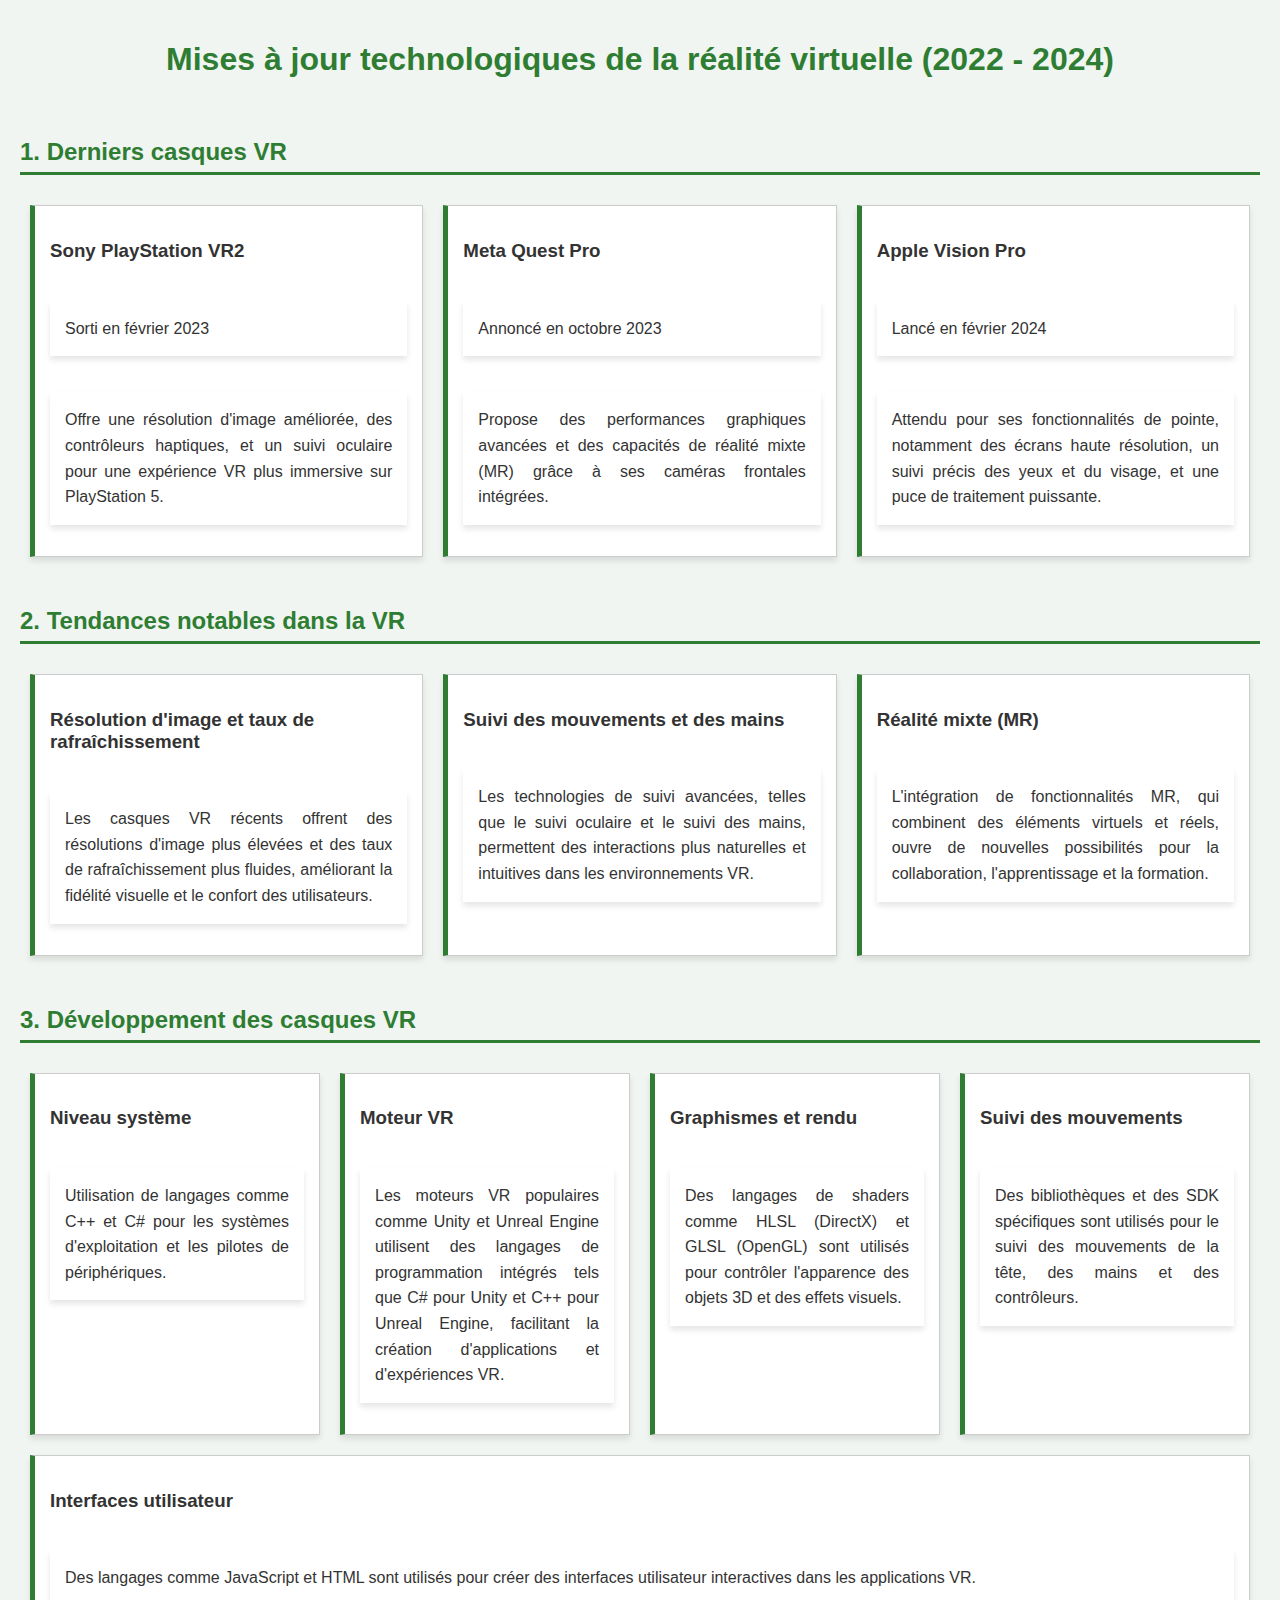
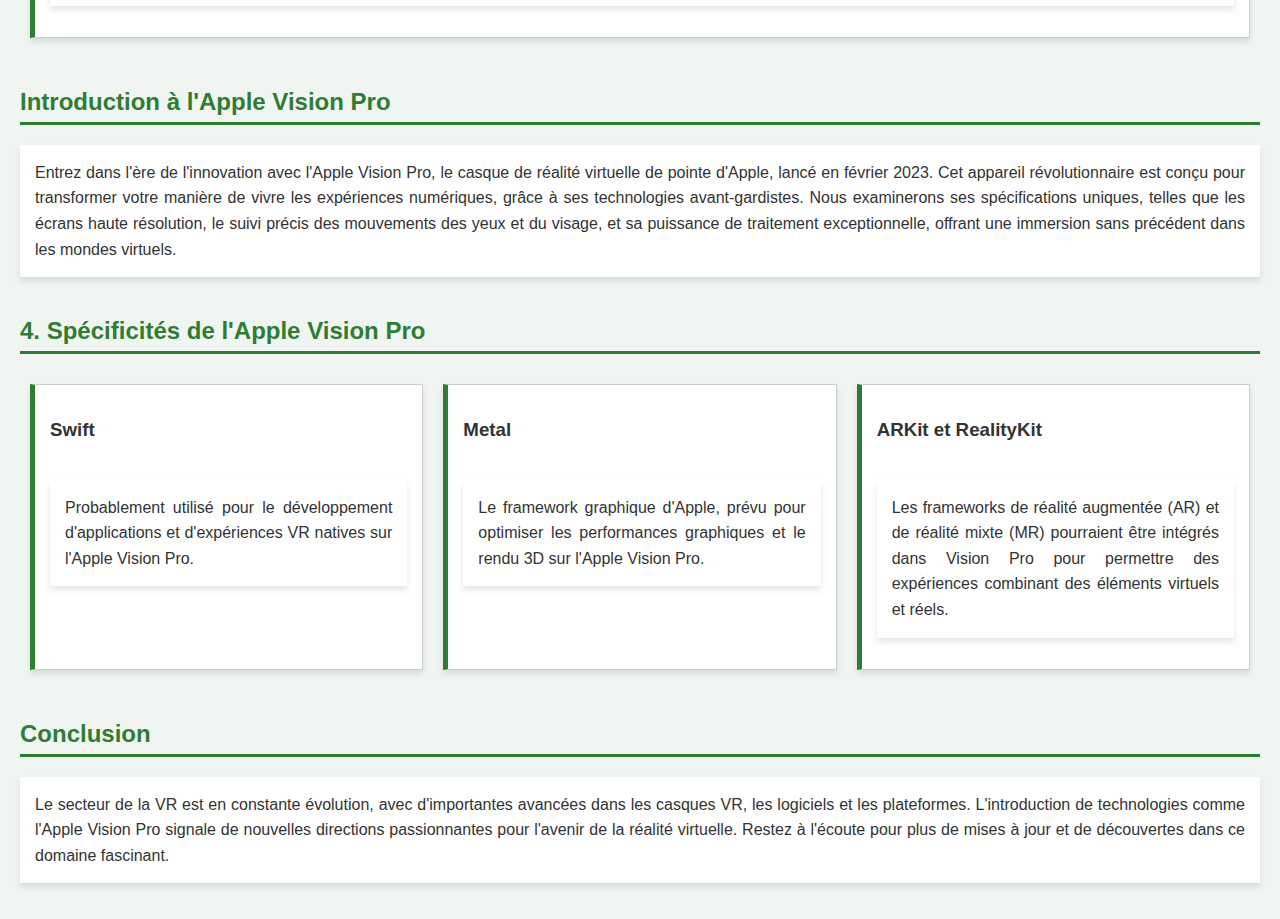
==== VrVeille.html @ 4bde0d18 "Add files via upload" ====
<!DOCTYPE html>
<html lang="en">
<head>
    <meta charset="UTF-8">
    <link rel="stylesheet" href="VrVT.css">
    <meta name="viewport" content="width=device-width, initial-scale=1.0">
    <title>Veille technologiques VR </title>
</head>
<body>

    <head>
        <meta charset="UTF-8">
        <title>Technologie VR : Apple Vision Pro et Plus</title>
    </head>
    <body>
        <h1>Mises à jour technologiques de la réalité virtuelle (2022 - 2024)</h1>
        <h2>1. Derniers casques VR</h2>
        <ul>
            <li>
                <h3>Sony PlayStation VR2</h3>
                <p>Sorti en février 2023</p>
                <p>Offre une résolution d'image améliorée, des contrôleurs haptiques, et un suivi oculaire pour une expérience VR plus immersive sur PlayStation 5.</p>
            </li>

       
            <li>
                <h3>Meta Quest Pro</h3>
                <p>Annoncé en octobre 2023</p>
                <p>Propose des performances graphiques avancées et des capacités de réalité mixte (MR) grâce à ses caméras frontales intégrées.</p>
            </li>
            <li>
                <h3>Apple Vision Pro</h3>
                <p>Lancé en février 2024</p>
                <p>Attendu pour ses fonctionnalités de pointe, notamment des écrans haute résolution, un suivi précis des yeux et du visage, et une puce de traitement puissante.</p>
            </li>
        </ul>
        <h2>2. Tendances notables dans la VR</h2>
        <ul>
            <li>
                <h3>Résolution d'image et taux de rafraîchissement</h3>
                <p>Les casques VR récents offrent des résolutions d'image plus élevées et des taux de rafraîchissement plus fluides, améliorant la fidélité visuelle et le confort des utilisateurs.</p>
            </li>
            <li>
                <h3>Suivi des mouvements et des mains</h3>
                <p>Les technologies de suivi avancées, telles que le suivi oculaire et le suivi des mains, permettent des interactions plus naturelles et intuitives dans les environnements VR.</p>
            </li>
            <li>
                <h3>Réalité mixte (MR)</h3>
                <p>L'intégration de fonctionnalités MR, qui combinent des éléments virtuels et réels, ouvre de nouvelles possibilités pour la collaboration, l'apprentissage et la formation.</p>
            </li>
        </ul>
        <h2>3. Développement des casques VR</h2>
        <ul>
            <li>
                <h3>Niveau système</h3>
                <p>Utilisation de langages comme C++ et C# pour les systèmes d'exploitation et les pilotes de périphériques.</p>
            </li>
            <li>
                <h3>Moteur VR</h3>
                <p>Les moteurs VR populaires comme Unity et Unreal Engine utilisent des langages de programmation intégrés tels que C# pour Unity et C++ pour Unreal Engine, facilitant la création d'applications et d'expériences VR.</p>
            </li>
            <li>
                <h3>Graphismes et rendu</h3>
                <p>Des langages de shaders comme HLSL (DirectX) et GLSL (OpenGL) sont utilisés pour contrôler l'apparence des objets 3D et des effets visuels.</p>
            </li>
            <li>
                <h3>Suivi des mouvements</h3>
                <p>Des bibliothèques et des SDK spécifiques sont utilisés pour le suivi des mouvements de la tête, des mains et des contrôleurs.</p>
            </li>
            <li>
                <h3>Interfaces utilisateur</h3>
                            <p>Des langages comme JavaScript et HTML sont utilisés pour créer des interfaces utilisateur interactives dans les applications VR.</p>
        </li>
    </ul>
    <h2>Introduction à l'Apple Vision Pro</h2>
    <p>Entrez dans l'ère de l'innovation avec l'Apple Vision Pro, le casque de réalité virtuelle de pointe d'Apple, lancé en février 2023. Cet appareil révolutionnaire est conçu pour transformer votre manière de vivre les expériences numériques, grâce à ses technologies avant-gardistes. Nous examinerons ses spécifications uniques, telles que les écrans haute résolution, le suivi précis des mouvements des yeux et du visage, et sa puissance de traitement exceptionnelle, offrant une immersion sans précédent dans les mondes virtuels.</p>

    <h2>4. Spécificités de l'Apple Vision Pro</h2>
    <ul>
        <li>
            <h3>Swift</h3>
            <p>Probablement utilisé pour le développement d'applications et d'expériences VR natives sur l'Apple Vision Pro.</p>
        </li>
        <li>
            <h3>Metal</h3>
            <p>Le framework graphique d'Apple, prévu pour optimiser les performances graphiques et le rendu 3D sur l'Apple Vision Pro.</p>
        </li>
        <li>
            <h3>ARKit et RealityKit</h3>
            <p>Les frameworks de réalité augmentée (AR) et de réalité mixte (MR) pourraient être intégrés dans Vision Pro pour permettre des expériences combinant des éléments virtuels et réels.</p>
        </li>
    </ul>
        <h2>Conclusion</h2>
    <p>Le secteur de la VR est en constante évolution, avec d'importantes avancées dans les casques VR, les logiciels et les plateformes. L'introduction de technologies comme l'Apple Vision Pro signale de nouvelles directions passionnantes pour l'avenir de la réalité virtuelle. Restez à l'écoute pour plus de mises à jour et de découvertes dans ce domaine fascinant.</p>
</body>
</html>

</body>
</html>
---- VrVT.css ----
body {
  font-family: 'Arial', sans-serif;
  background-color: #f0f5f1; /* Light green background */
  color: #333; /* Dark text for readability */
  padding: 20px;
  margin: 0;
}

h1, h2 {
  color: #2e7d32; /* Dark green color */
}

h1 {
  text-align: center;
  padding-bottom: 20px;
}

h2 {
  border-bottom: 3px solid #2e7d32; /* Dark green underline */
  padding-bottom: 6px;
  margin-top: 40px;
  margin-bottom: 20px;
}

ul {
  list-style-type: none;
  padding: 0;
  display: flex; /* Flex container for the list items */
  flex-wrap: wrap; /* Allows list items to wrap in multiple lines */
  justify-content: space-around; /* Distributes space around items */
}

li {
  background-color: #fff; /* White background for list items */
  border: 1px solid #ccc; /* Adds a slight border */
  margin: 10px;
  padding: 15px;
  box-shadow: 0 4px 6px rgba(0,0,0,0.1); /* Subtle shadow for depth */
  border-left: 5px solid #2e7d32; /* Green left border for visual interest */
  flex: 1 1 200px; /* Flex item settings, growing and with basis of 200px */
  display: flex;
  flex-direction: column; /* Stacks content vertically */
}

p {
  background-color: #fff; /* White background for paragraphs */
  padding: 15px;
  line-height: 1.6;
  text-align: justify;
  box-shadow: 0 4px 6px rgba(0,0,0,0.1); /* Adds depth with shadow */
  margin-top: 20px;
}
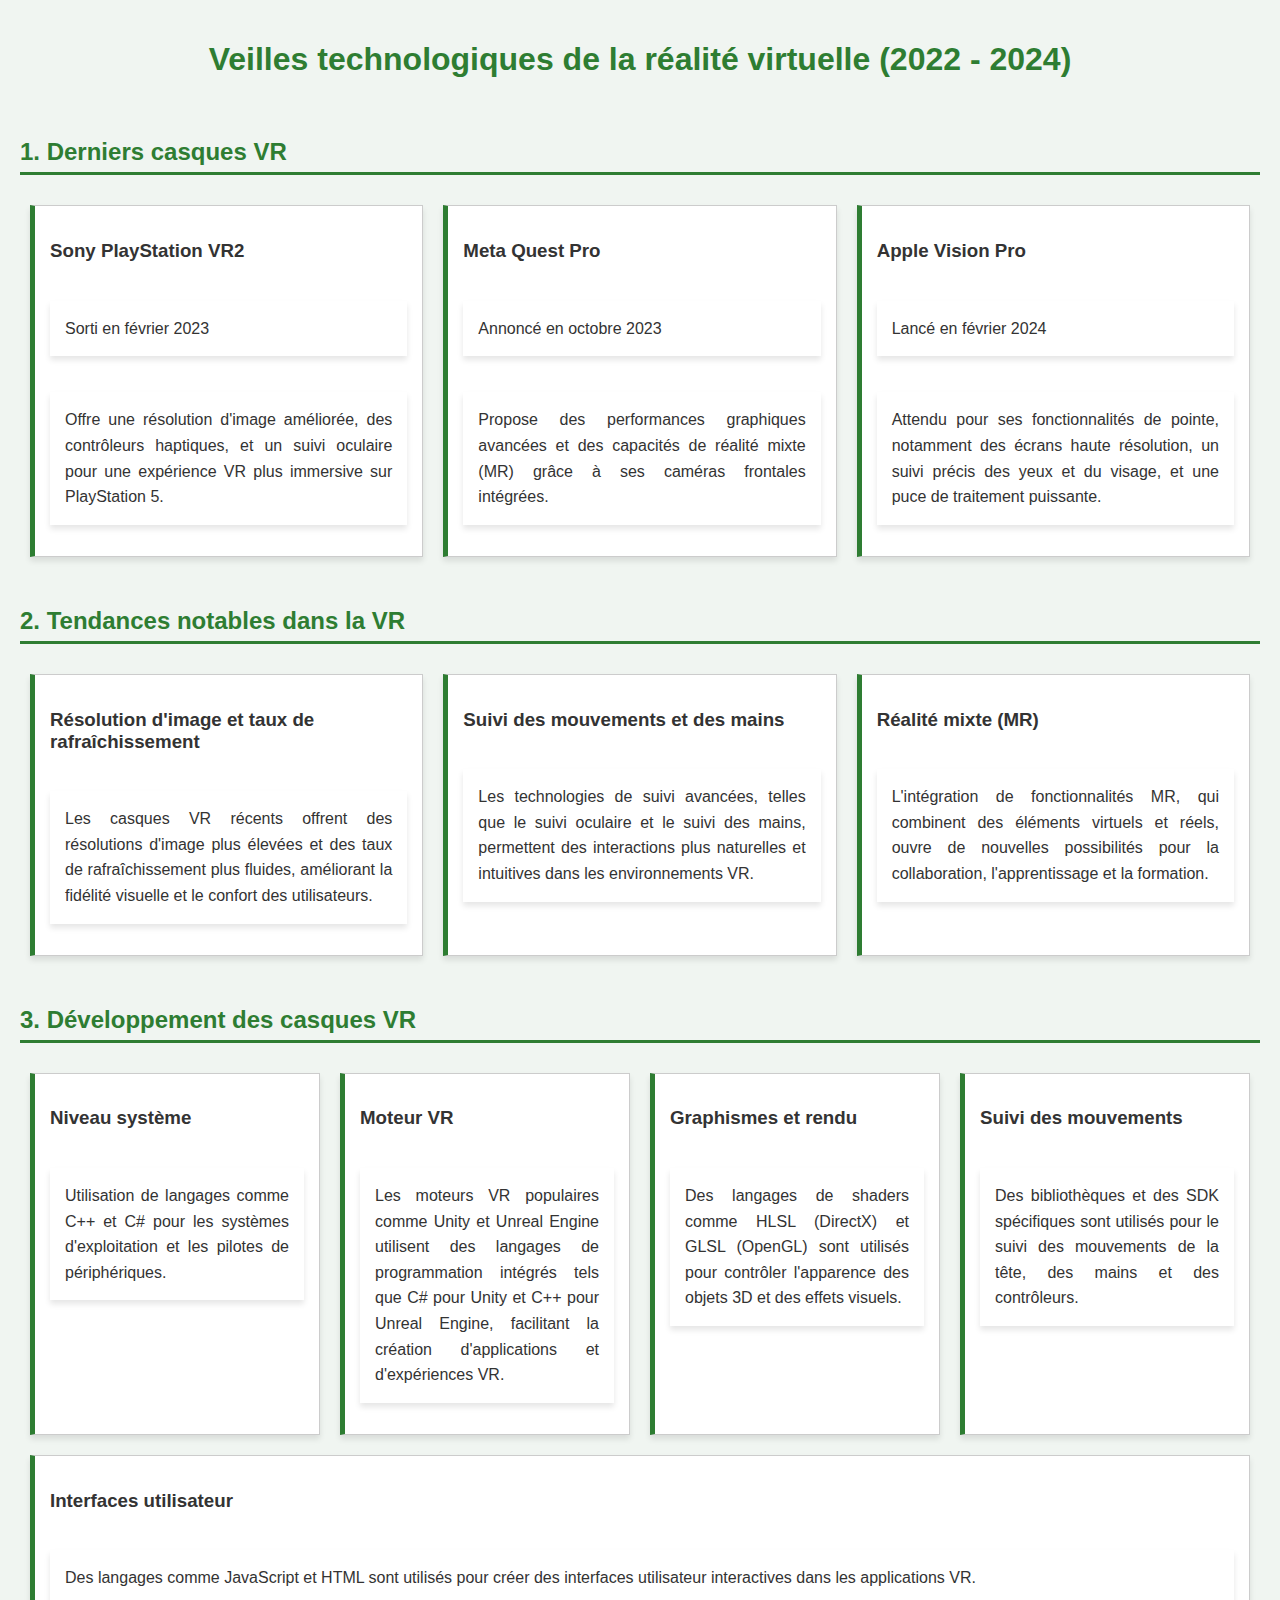
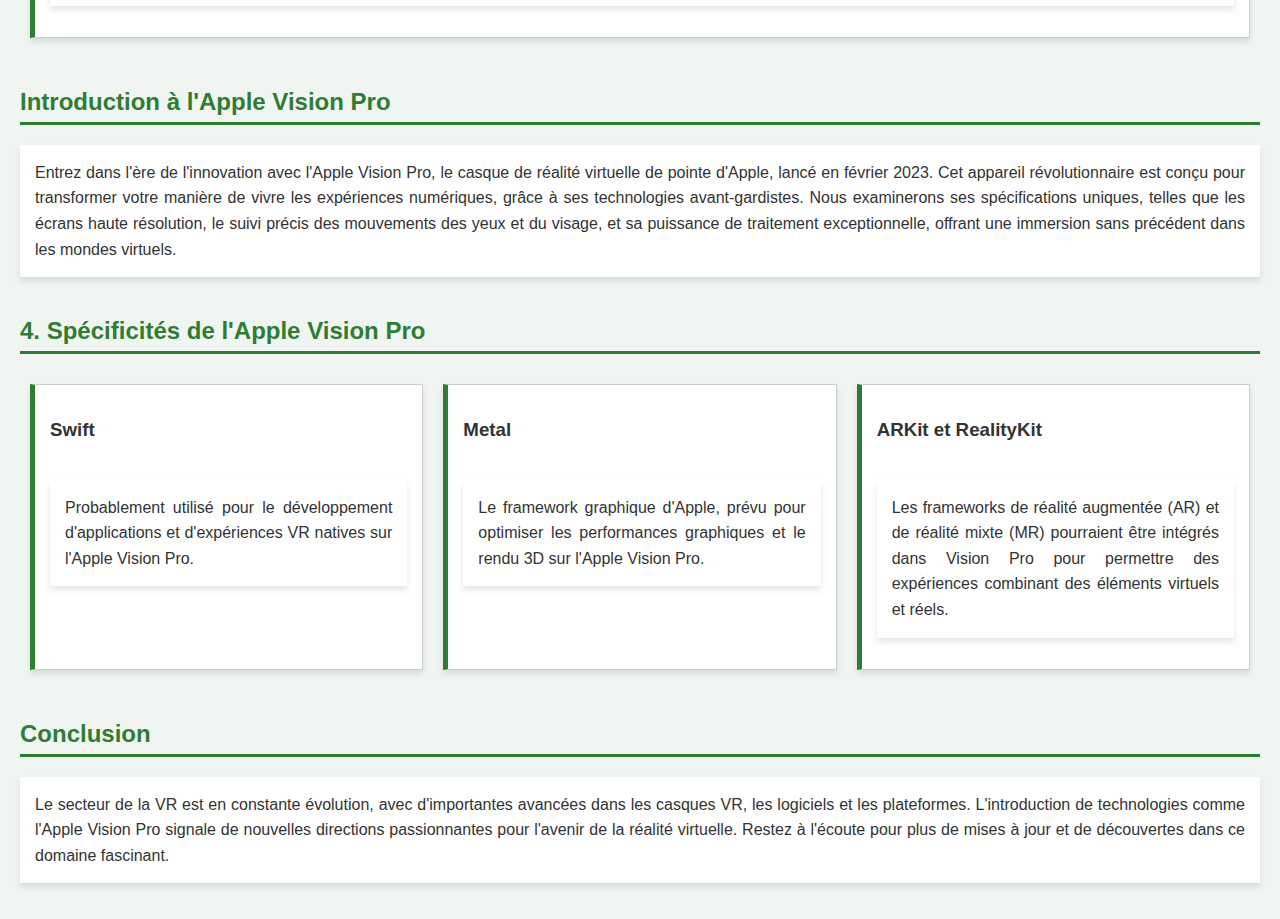
==== commit c34df776: "Update VrVeille.html" ====
--- a/VrVeille.html
+++ b/VrVeille.html
@@ -14,7 +14,7 @@
         <title>Technologie VR : Apple Vision Pro et Plus</title>
     </head>
     <body>
-        <h1>Mises à jour technologiques de la réalité virtuelle (2022 - 2024)</h1>
+        <h1>Veilles technologiques de la réalité virtuelle (2022 - 2024)</h1>
         <h2>1. Derniers casques VR</h2>
         <ul>
             <li>
